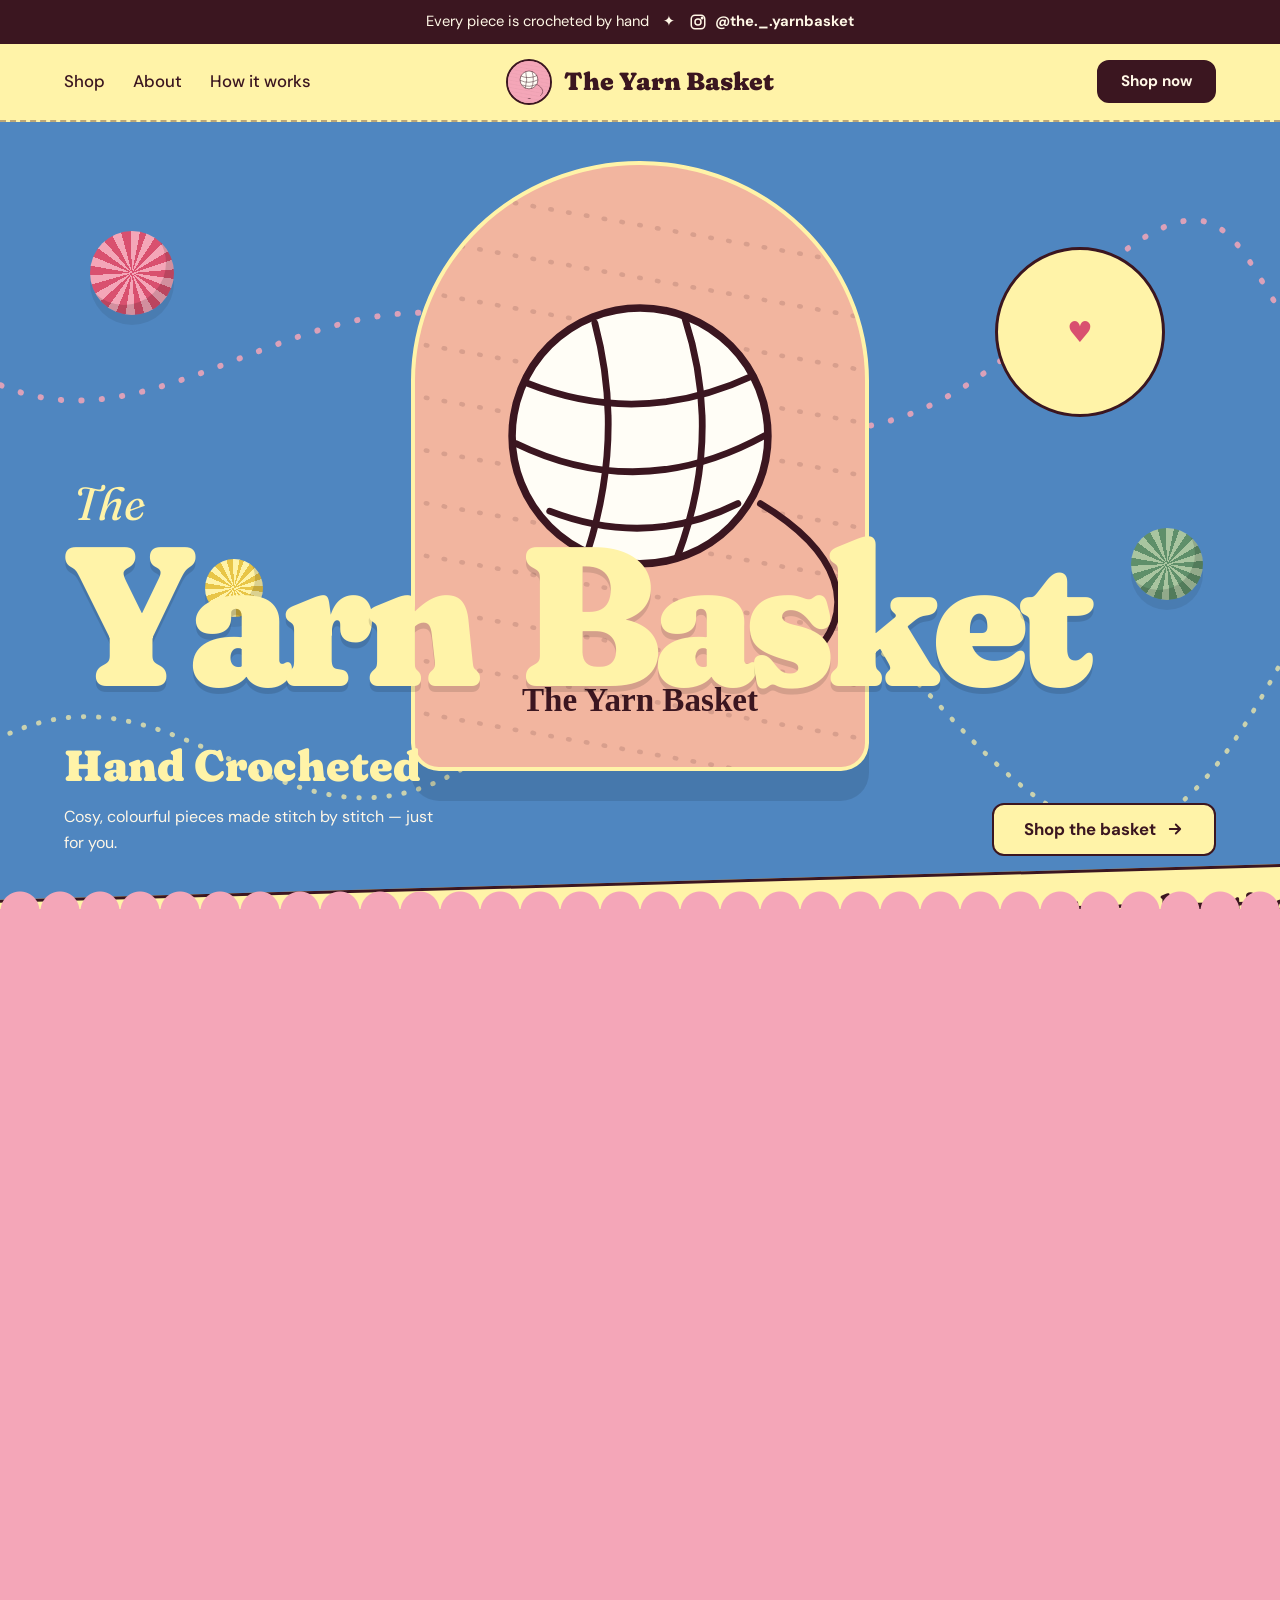
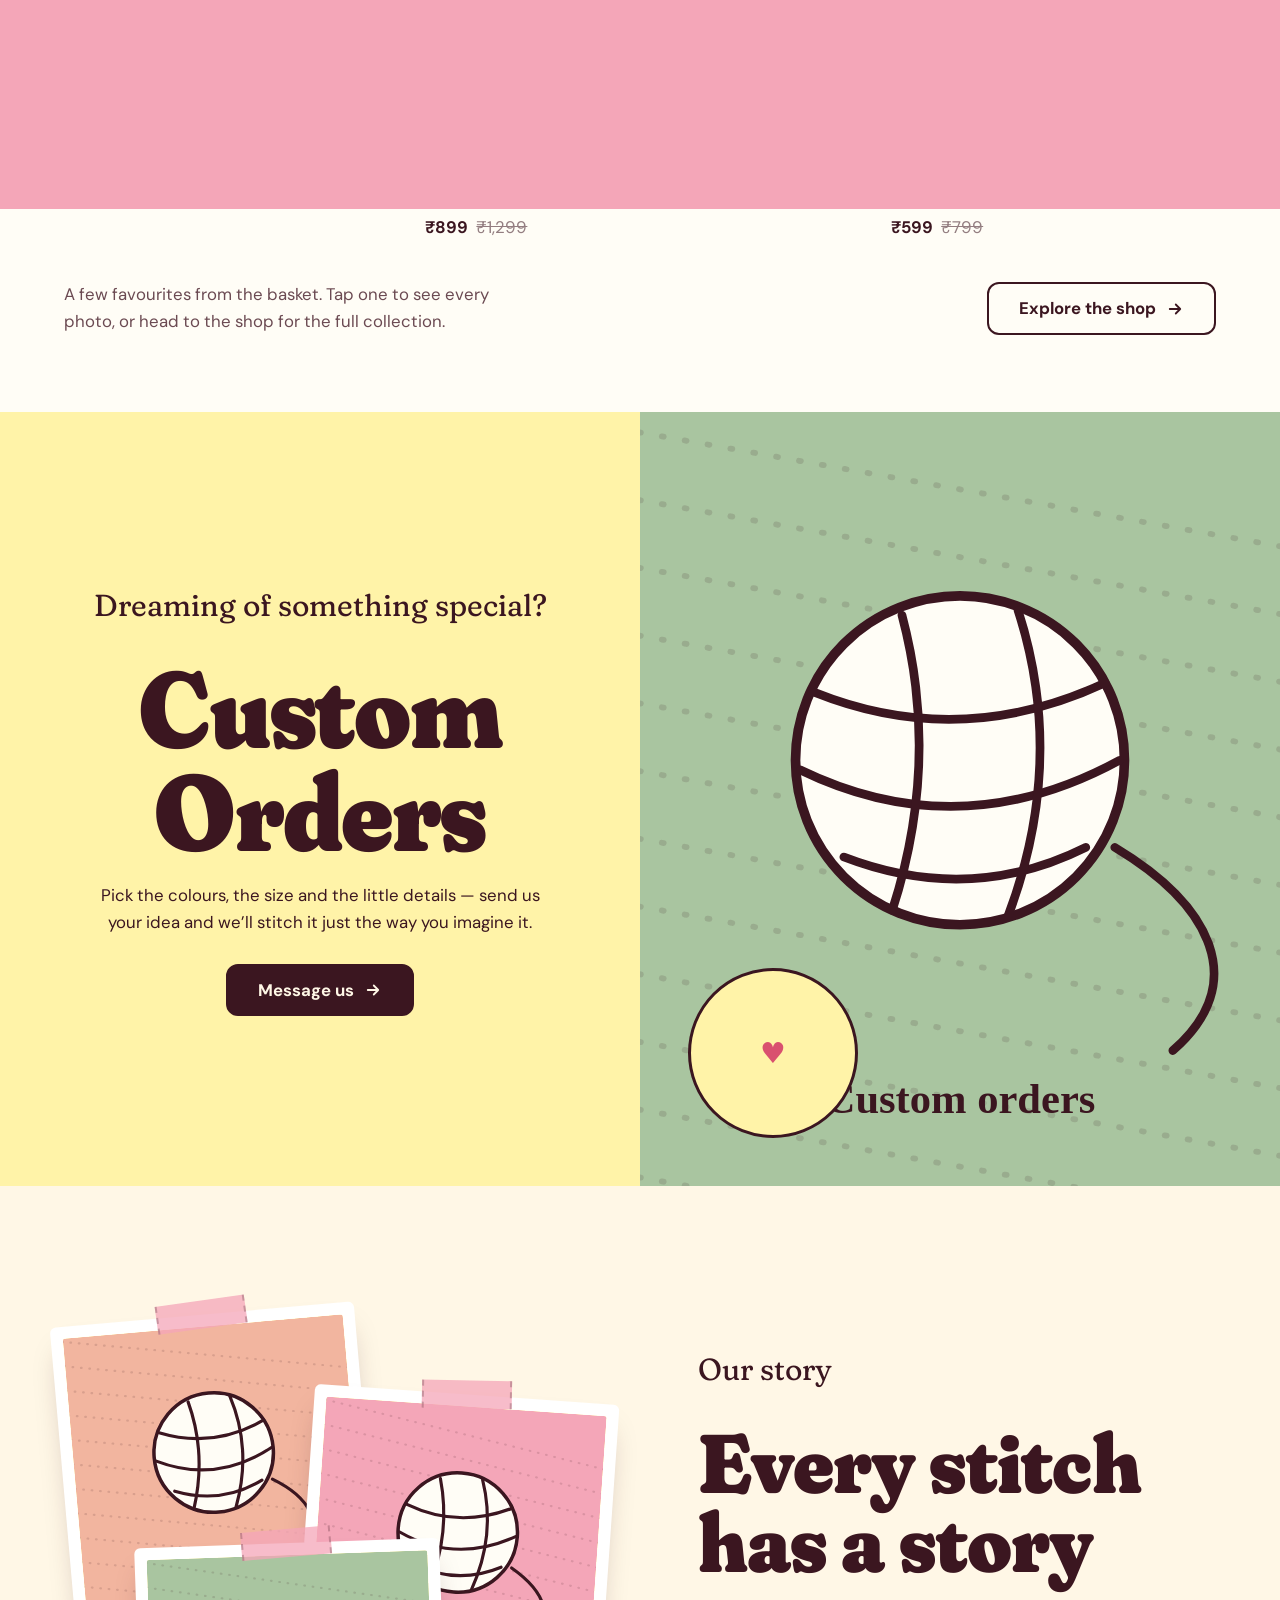
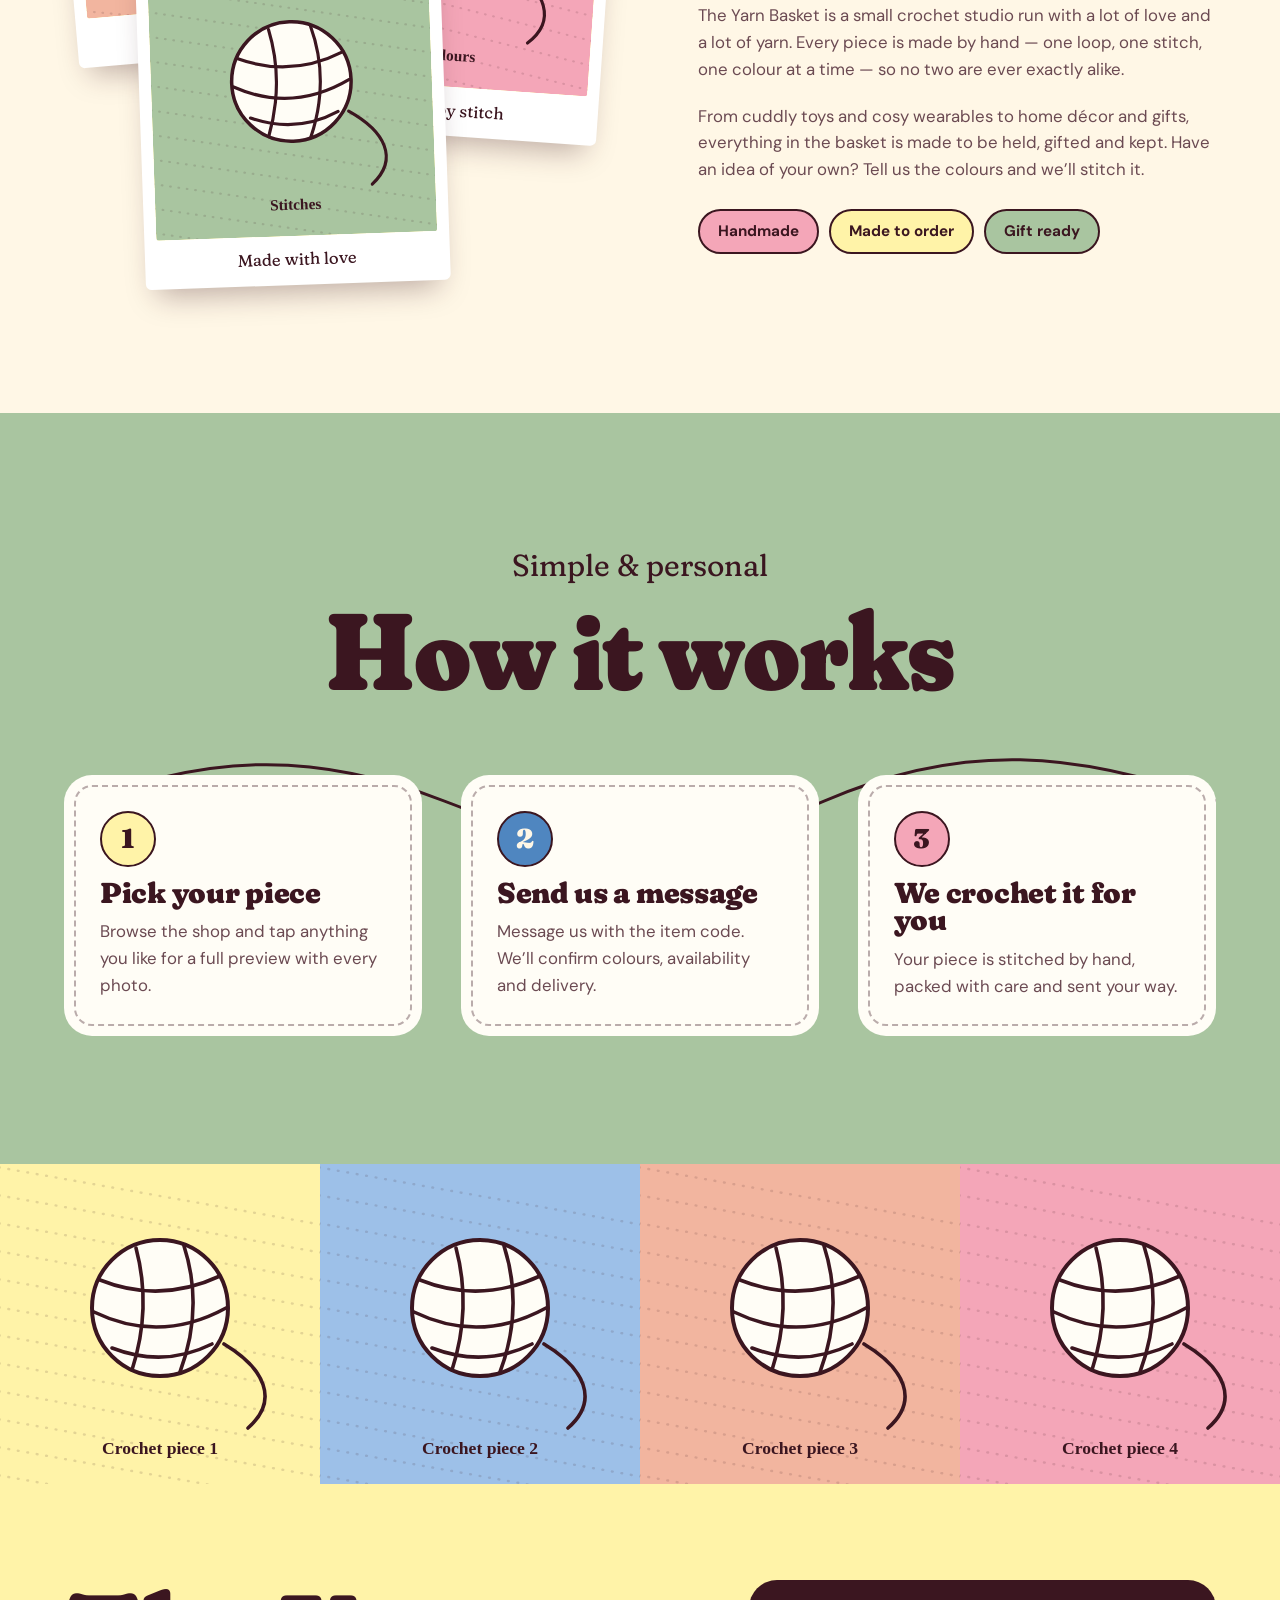
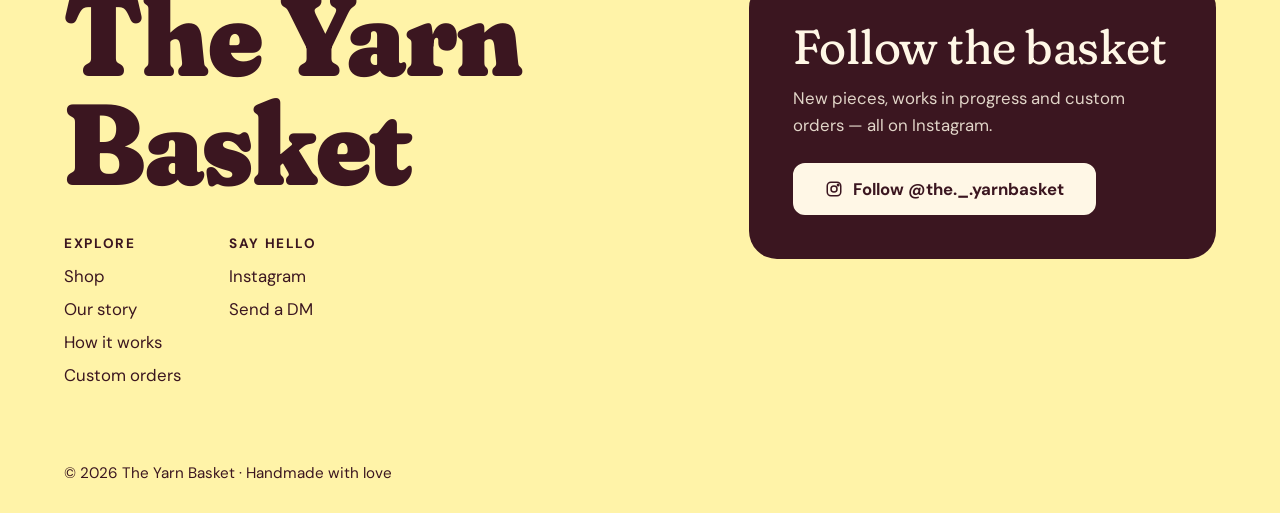
==== index.html @ b04cf932 "Rename index-3.html to index.html" ====
<!DOCTYPE html>
<html lang="en">
<head>
<meta charset="UTF-8" />
<meta name="viewport" content="width=device-width, initial-scale=1.0" />
<title>The Yarn Basket — Handmade Crochet</title>
<meta name="description" content="The Yarn Basket — handmade crochet pieces, stitched with love. Browse the shop, ask for a custom order, and follow along on Instagram." />
<meta property="og:title" content="The Yarn Basket" />
<meta property="og:description" content="Handmade crochet, stitched with love." />
<meta property="og:type" content="website" />
<link rel="icon" type="image/jpeg" href="images/logo.jpg" />

<link rel="preconnect" href="https://fonts.googleapis.com" />
<link rel="preconnect" href="https://fonts.gstatic.com" crossorigin />
<link href="https://fonts.googleapis.com/css2?family=DM+Sans:wght@400;500;700&family=Fraunces:ital,opsz,wght,SOFT,WONK@0,9..144,100..900,0..100,0..1;1,9..144,100..900,0..100,0..1&display=swap" rel="stylesheet" />
<link rel="stylesheet" href="style.css" />

<script data-intro>
  /* decide up-front which entry animation to play (prevents a flash) */
  (function () {
    var R = document.documentElement;
    if (matchMedia("(prefers-reduced-motion: reduce)").matches) return;
    R.classList.add("js-anim");
    if (sessionStorage.getItem("yb-wipe")) R.classList.add("wipe-cover");
    else if (document.currentScript.hasAttribute("data-intro")) R.classList.add("has-curtain");
  })();
</script>
</head>

<body data-page="home">

<!-- ============ ENTRY: yarn ball rolls, thread draws, curtain splits ============ -->
<div class="curtain" id="curtain" aria-hidden="true">
  <div class="curtain-half curtain-l"></div>
  <div class="curtain-half curtain-r"></div>
  <div class="curtain-core">
    <svg viewBox="0 0 800 200" fill="none">
      <path class="thread" pathLength="1" d="M20,140 C120,40 200,40 280,120 S440,200 520,110 S680,30 780,100" />
      <g>
        <circle r="17" fill="#f4a6b8" stroke="#3b1620" stroke-width="5" />
        <path d="M-12 -6 Q0 2 12 -8 M-14 4 Q0 12 14 2" stroke="#3b1620" stroke-width="3" stroke-linecap="round" />
        <animateMotion dur="1.4s" begin="0s" fill="freeze" rotate="auto" calcMode="linear"
          path="M20,140 C120,40 200,40 280,120 S440,200 520,110 S680,30 780,100" />
      </g>
    </svg>
    <p class="curtain-word">
      <span style="--i:0">T</span><span style="--i:1">h</span><span style="--i:2">e</span>&nbsp;
      <span style="--i:4">Y</span><span style="--i:5">a</span><span style="--i:6">r</span><span style="--i:7">n</span>&nbsp;
      <span style="--i:9">B</span><span style="--i:10">a</span><span style="--i:11">s</span><span style="--i:12">k</span><span style="--i:13">e</span><span style="--i:14">t</span>
    </p>
  </div>
</div>

<canvas id="trail" aria-hidden="true"></canvas>
<a class="skip-link" href="#main">Skip to content</a>

<div id="site-top"></div>

<main id="main">

  <!-- ============ HERO ============ -->
  <section class="hero" id="home">
    <svg class="hero-thread" viewBox="0 0 1440 800" preserveAspectRatio="none" aria-hidden="true">
      <path d="M-20,640 C200,520 320,790 540,650 S880,420 1060,600 S1320,770 1460,520" />
      <path d="M-20,260 C180,360 360,120 600,220 S980,380 1180,200 S1380,120 1460,220" />
    </svg>

    <span class="ball" style="--s:84px;--c1:#f4a6b8;--c2:#d9506f;left:7%;top:14%;--dl:0s" aria-hidden="true"></span>
    <span class="ball" style="--s:58px;--c1:#fff3a8;--c2:#e8c547;left:16%;top:56%;--dl:-1.5s" aria-hidden="true"></span>
    <span class="ball" style="--s:72px;--c1:#a9c5a0;--c2:#5f8f6a;right:6%;top:52%;--dl:-3s" aria-hidden="true"></span>

    <div class="hero-visual">
      <img data-img="hero" data-ph="The Yarn Basket" alt="Handmade crochet by The Yarn Basket" data-enter style="--d:300" width="720" height="960" />
    </div>

    <div class="badge hero-badge" aria-hidden="true" data-enter style="--d:1300">
      <svg viewBox="0 0 200 200"><defs><path id="ring-a" d="M100,100 m-76,0 a76,76 0 1,1 152,0 a76,76 0 1,1 -152,0" /></defs>
        <text><textPath href="#ring-a" textLength="470" lengthAdjust="spacing">handmade ✦ with love ✦ handmade ✦ with love ✦</textPath></text></svg>
    </div>

    <p class="hero-pre" data-enter style="--d:350">The</p>
    <h1 class="hero-title display" data-letters style="--d:500">Yarn Basket</h1>

    <div class="hero-foot">
      <div data-enter style="--d:1200">
        <p class="kicker">Hand Crocheted</p>
        <p class="lede">Cosy, colourful pieces made stitch by stitch — just for you.</p>
      </div>
      <a class="btn btn--butter" href="shop.html" data-enter style="--d:1350">Shop the basket
        <svg viewBox="0 0 24 24" fill="none" stroke="currentColor" stroke-width="2.4" stroke-linecap="round" stroke-linejoin="round" aria-hidden="true"><path d="M5 12h14M13 6l6 6-6 6"/></svg></a>
    </div>
  </section>

  <div class="band marquee" aria-hidden="true" data-marquee="Handmade|Crochet|Made with love|Custom orders|Stitch by stitch|Gift ready"></div>

  <!-- ============ FEATURED ============ -->
  <section class="section featured" id="featured">
    <div class="wrap center">
      <p class="kicker" data-reveal>New on the hook</p>
      <h2 class="mega" data-words>Our Creations</h2>
    </div>
    <div class="orbs-clip"><div class="orbs" id="orbs"></div></div>
    <div class="wrap foot-row">
      <p data-reveal>A few favourites from the basket. Tap one to see every photo, or head to the shop for the full collection.</p>
      <a class="btn btn--ghost" href="shop.html" data-reveal>Explore the shop
        <svg viewBox="0 0 24 24" fill="none" stroke="currentColor" stroke-width="2.4" stroke-linecap="round" stroke-linejoin="round" aria-hidden="true"><path d="M5 12h14M13 6l6 6-6 6"/></svg></a>
    </div>
  </section>

  <!-- ============ CUSTOM ORDERS ============ -->
  <section class="split" id="custom">
    <div class="split-text">
      <p class="kicker" data-reveal>Dreaming of something special?</p>
      <h2 class="mega" data-words>Custom Orders</h2>
      <p data-reveal>Pick the colours, the size and the little details — send us your idea and we’ll stitch it just the way you imagine it.</p>
      <a class="btn" href="https://ig.me/m/the._.yarnbasket" target="_blank" rel="noopener" data-reveal>Message us
        <svg viewBox="0 0 24 24" fill="none" stroke="currentColor" stroke-width="2.4" stroke-linecap="round" stroke-linejoin="round" aria-hidden="true"><path d="M5 12h14M13 6l6 6-6 6"/></svg></a>
    </div>
    <div class="split-media">
      <img data-img="custom" data-ph="Custom orders" alt="A custom crochet order" loading="lazy" />
      <div class="badge" aria-hidden="true">
        <svg viewBox="0 0 200 200"><defs><path id="ring-b" d="M100,100 m-76,0 a76,76 0 1,1 152,0 a76,76 0 1,1 -152,0" /></defs>
          <text><textPath href="#ring-b" textLength="470" lengthAdjust="spacing">made to order ✦ made to order ✦ made to order ✦</textPath></text></svg>
      </div>
    </div>
  </section>

  <!-- ============ ABOUT ============ -->
  <section class="section about" id="about">
    <div class="wrap about-grid">
      <div class="collage">
        <figure class="polaroid" data-reveal><img data-img="about-1" data-ph="Our story" alt="" loading="lazy" /><figcaption data-caption="about-1"></figcaption></figure>
        <figure class="polaroid" data-reveal><img data-img="about-2" data-ph="Colours" alt="" loading="lazy" /><figcaption data-caption="about-2"></figcaption></figure>
        <figure class="polaroid" data-reveal><img data-img="about-3" data-ph="Stitches" alt="" loading="lazy" /><figcaption data-caption="about-3"></figcaption></figure>
      </div>
      <div class="about-copy">
        <p class="kicker" data-reveal>Our story</p>
        <h2 class="mega" data-words>Every stitch has a story</h2>
        <p data-reveal>The Yarn Basket is a small crochet studio run with a lot of love and a lot of yarn. Every piece is made by hand — one loop, one stitch, one colour at a time — so no two are ever exactly alike.</p>
        <p data-reveal>From cuddly toys and cosy wearables to home décor and gifts, everything in the basket is made to be held, gifted and kept. Have an idea of your own? Tell us the colours and we’ll stitch it.</p>
        <ul class="chips" data-reveal><li>Handmade</li><li>Made to order</li><li>Gift ready</li></ul>
      </div>
    </div>
  </section>

  <!-- ============ HOW IT WORKS ============ -->
  <section class="section how" id="how">
    <div class="wrap">
      <div class="center">
        <p class="kicker" data-reveal>Simple &amp; personal</p>
        <h2 class="mega" data-words>How it works</h2>
      </div>
      <div class="steps" data-thread>
        <svg class="steps-thread" viewBox="0 0 1000 120" preserveAspectRatio="none" aria-hidden="true">
          <path pathLength="1" d="M0,70 C120,10 220,10 330,60 S540,120 660,60 S880,10 1000,60" />
        </svg>
        <article class="step" data-reveal>
          <span class="num">1</span>
          <h3>Pick your piece</h3>
          <p>Browse the shop and tap anything you like for a full preview with every photo.</p>
        </article>
        <article class="step" data-reveal>
          <span class="num">2</span>
          <h3>Send us a message</h3>
          <p>Message us with the item code. We’ll confirm colours, availability and delivery.</p>
        </article>
        <article class="step" data-reveal>
          <span class="num">3</span>
          <h3>We crochet it for you</h3>
          <p>Your piece is stitched by hand, packed with care and sent your way.</p>
        </article>
      </div>
    </div>
  </section>

  <!-- ============ GALLERY (built from imagined.json: every id that starts with "gallery") ============ -->
  <section class="gallery" id="gallery" aria-label="From our Instagram" hidden></section>

</main>

<div id="site-foot"></div>

<script src="script.js"></script>
</body>
</html>
---- style.css ----
/* =====================================================================
   THE YARN BASKET — shared stylesheet
   1 Tokens · 2 Base · 3 Chrome (bar/nav/footer) · 4 Components
   5 Home sections · 6 Shop · 7 Preview modal · 8 Motion · 9 Responsive
   ===================================================================== */

/* ---------- 1. TOKENS ---------- */
:root {
  --cream: #fff7e6;
  --paper: #fffdf6;
  --butter: #fff3a8;
  --sky: #4f86c0;
  --sky-deep: #2f5f95;
  --rose: #f4a6b8;
  --berry: #d9506f;
  --sage: #a9c5a0;
  --terra: #e07a5f;
  --ink: #3b1620;
  --ink-soft: #6b4a52;

  --display: "Fraunces", Georgia, serif;
  --body: "DM Sans", system-ui, sans-serif;

  --pad-x: clamp(20px, 5vw, 64px);
  --pad-y: clamp(72px, 10vw, 140px);
  --ease: cubic-bezier(.2, .8, .2, 1);
  --radius: 28px;
  --stitch: 2px dashed rgba(59, 22, 32, .35);
}

/* ---------- 2. BASE ---------- */
*, *::before, *::after { box-sizing: border-box; }
html { scroll-behavior: smooth; scroll-padding-top: 90px; }
body {
  margin: 0; background: var(--cream); color: var(--ink);
  font-family: var(--body); font-size: 1.05rem; line-height: 1.6;
  -webkit-font-smoothing: antialiased; overflow-x: hidden;
}
img, svg { display: block; max-width: 100%; }
h1, h2, h3, p, ul { margin: 0; }
ul { padding: 0; list-style: none; }
a { color: inherit; text-decoration: none; }
button { font: inherit; color: inherit; background: none; border: 0; padding: 0; cursor: pointer; }
:focus-visible { outline: 3px solid var(--berry); outline-offset: 3px; }

h1, h2, h3, .display { font-family: var(--display); font-weight: 900; font-variation-settings: "SOFT" 100, "WONK" 1; line-height: .95; letter-spacing: -.01em; }
.mega { font-size: clamp(2.8rem, 8.5vw, 7rem); }
.kicker { font-family: var(--display); font-weight: 400; font-variation-settings: "SOFT" 100, "WONK" 0; font-size: clamp(1.25rem, 2.4vw, 1.9rem); margin-bottom: 10px; }
.lede { max-width: 46ch; }
.center { text-align: center; }
.wrap { max-width: 1240px; margin-inline: auto; }
.section { padding: var(--pad-y) var(--pad-x); position: relative; }

.skip-link { position: absolute; left: 16px; top: -80px; z-index: 900; background: var(--ink); color: var(--cream); padding: 10px 18px; border-radius: 10px; }
.skip-link:focus { top: 16px; }

/* ---------- 3. CHROME ---------- */
.topbar {
  background: var(--ink); color: var(--cream);
  display: flex; align-items: center; justify-content: center; gap: 14px; flex-wrap: wrap;
  padding: 10px 16px; font-size: .92rem; text-align: center;
}
.topbar a { display: inline-flex; align-items: center; gap: 8px; font-weight: 700; }
.topbar a:hover { color: var(--butter); }
.topbar svg { width: 18px; height: 18px; }

.nav { position: sticky; top: 0; z-index: 60; background: var(--butter); border-bottom: var(--stitch); }
.nav-inner { display: grid; grid-template-columns: 1fr auto 1fr; align-items: center; gap: 16px; height: 76px; padding-inline: var(--pad-x); max-width: 1500px; margin-inline: auto; }
.nav-left { display: flex; align-items: center; gap: 28px; }
.nav-links { display: flex; gap: 28px; }
.nav-links a, .menu a { font-weight: 500; position: relative; padding: 4px 0; }
.nav-links a::after { content: ""; position: absolute; left: 0; right: 0; bottom: -2px; height: 2px; background: var(--ink); transform: scaleX(0); transform-origin: left; transition: transform .3s var(--ease); }
.nav-links a:hover::after, .nav-links a[aria-current="page"]::after { transform: scaleX(1); }
.brand { display: inline-flex; align-items: center; gap: 12px; font-family: var(--display); font-weight: 900; font-variation-settings: "SOFT" 100, "WONK" 1; font-size: 1.55rem; line-height: 1; white-space: nowrap; }
.brand-logo { width: 46px; height: 46px; border-radius: 50%; object-fit: cover; border: 2px solid var(--ink); background: var(--rose); transition: rotate .6s var(--ease); }
.brand:hover .brand-logo { rotate: 360deg; }
.nav-right { display: flex; justify-content: flex-end; }

.burger { display: none; width: 46px; height: 46px; border-radius: 50%; border: 2px solid var(--ink); background: var(--cream); flex-direction: column; align-items: center; justify-content: center; gap: 6px; }
.burger span { width: 20px; height: 2.5px; background: var(--ink); border-radius: 2px; transition: transform .25s var(--ease); }
.burger[aria-expanded="true"] span:first-child { transform: translateY(4.25px) rotate(45deg); }
.burger[aria-expanded="true"] span:last-child { transform: translateY(-4.25px) rotate(-45deg); }
.menu { display: none; flex-direction: column; padding: 8px var(--pad-x) 20px; gap: 4px; background: var(--butter); }
.menu.open { display: flex; }
.menu a { padding: 12px 4px; font-family: var(--display); font-weight: 900; font-size: 1.5rem; border-bottom: var(--stitch); }

.footer { background: var(--butter); padding: clamp(56px, 8vw, 96px) var(--pad-x) 28px; position: relative; overflow: hidden; }
.footer-grid { display: grid; grid-template-columns: 1.3fr 1fr; gap: clamp(32px, 6vw, 80px); align-items: start; max-width: 1240px; margin-inline: auto; }
.footer-word { font-size: clamp(3rem, 9vw, 7.5rem); margin-bottom: 40px; }
.footer-cols { display: grid; grid-template-columns: repeat(3, auto); gap: 32px 48px; justify-content: start; }
.footer-cols h3 { font-family: var(--body); font-weight: 700; font-size: .85rem; letter-spacing: .12em; text-transform: uppercase; margin-bottom: 12px; font-variation-settings: normal; }
.footer-cols li + li { margin-top: 6px; }
.footer-cols a:hover { text-decoration: underline; text-underline-offset: 4px; }
.follow-card { background: var(--ink); color: var(--cream); border-radius: var(--radius); padding: clamp(28px, 4vw, 44px); display: flex; flex-direction: column; gap: 16px; align-items: flex-start; }
.follow-card h3 { font-size: clamp(2rem, 4vw, 3rem); font-weight: 400; font-variation-settings: "SOFT" 100, "WONK" 0; }
.follow-card p { opacity: .85; }
.follow-actions { display: flex; flex-wrap: wrap; gap: 12px; margin-top: 8px; }
.footer-bottom { max-width: 1240px; margin: clamp(40px, 6vw, 72px) auto 0; font-size: .95rem; }

/* ---------- 4. COMPONENTS ---------- */
.btn {
  display: inline-flex; align-items: center; justify-content: center; gap: 10px;
  padding: 15px 30px; border-radius: 12px;
  background: var(--ink); color: var(--cream); font-weight: 700; line-height: 1.1; white-space: nowrap;
  border: 2px solid var(--ink);
  transition: transform .25s var(--ease), background .25s, color .25s, box-shadow .25s;
}
.btn:hover { transform: translateY(-3px); box-shadow: 0 8px 0 rgba(59, 22, 32, .18); }
.btn svg { width: 18px; height: 18px; transition: transform .25s var(--ease); }
.btn:hover svg { transform: translateX(4px); }
.btn--sm { padding: 11px 22px; font-size: .95rem; }
.btn--butter { background: var(--butter); color: var(--ink); }
.btn--ghost { background: transparent; color: var(--ink); }
.btn--ghost:hover { background: var(--ink); color: var(--cream); }
.btn--light { background: var(--cream); color: var(--ink); border-color: var(--cream); }
.btn--wa { background: #1f9d55; border-color: #1f9d55; color: #fff; }

.tag { display: inline-block; padding: 4px 14px; border-radius: 999px; background: var(--rose); border: 2px solid var(--ink); color: var(--ink); font-size: .82rem; font-weight: 700; }

/* rotating text badge */
.badge { position: absolute; width: clamp(110px, 14vw, 170px); aspect-ratio: 1; z-index: 4; }
.badge svg { width: 100%; height: 100%; animation: spin 18s linear infinite; }
.badge text { font-family: var(--display); font-weight: 900; font-size: 17px; fill: var(--ink); }
.badge::before { content: ""; position: absolute; inset: 0; border-radius: 50%; background: var(--butter); border: 3px solid var(--ink); }
.badge::after { content: "♥"; position: absolute; inset: 0; display: grid; place-items: center; font-size: 1.8rem; color: var(--berry); }

/* yarn balls */
.ball {
  position: absolute; width: var(--s, 70px); aspect-ratio: 1; border-radius: 50%; z-index: 1;
  background: repeating-conic-gradient(from 20deg, var(--c1) 0 13deg, var(--c2) 13deg 26deg);
  box-shadow: inset -8px -10px 0 rgba(0, 0, 0, .14), 0 10px 0 rgba(0, 0, 0, .08);
  animation: bob 5s ease-in-out infinite alternate;
  animation-delay: var(--dl, 0s);
}

.marquee { overflow: hidden; white-space: nowrap; }
.marquee-track { display: inline-flex; align-items: center; animation: scroll 36s linear infinite; }
.marquee-track span { font-family: var(--display); font-weight: 900; font-variation-settings: "SOFT" 100, "WONK" 1; font-size: clamp(1.4rem, 3vw, 2.2rem); padding-inline: .5em; }
.marquee-track i { font-style: normal; color: var(--berry); }

img[data-img], .pmedia img, .orb img { background: var(--butter); }

/* ---------- 5. HOME ---------- */
.curtain { position: fixed; inset: 0; z-index: 700; pointer-events: none; display: none; }
.has-curtain .curtain { display: block; }
.curtain-half { position: absolute; top: 0; bottom: 0; width: 50.2%; animation: split 1s cubic-bezier(.7, 0, .2, 1) 1.75s forwards; }
.curtain-l { left: 0; background: var(--butter); --to: -102%; border-right: 3px dashed var(--ink); }
.curtain-r { right: 0; background: var(--rose); --to: 102%; }
.curtain-core { position: absolute; inset: 0; display: grid; place-items: center; align-content: center; gap: 8px; animation: coreOut .45s ease 1.4s forwards; }
.curtain-core svg { width: min(760px, 88vw); height: auto; overflow: visible; }
.curtain-core .thread { fill: none; stroke: var(--ink); stroke-width: 6; stroke-linecap: round; stroke-dasharray: 1; stroke-dashoffset: 1; animation: draw 1.4s linear forwards; }
.curtain-word { font-family: var(--display); font-weight: 900; font-variation-settings: "SOFT" 100, "WONK" 1; font-size: clamp(2.4rem, 8vw, 5.5rem); line-height: 1; text-align: center; color: var(--ink); }
.curtain-word span { display: inline-block; opacity: 0; animation: letterDrop .8s var(--ease) forwards; animation-delay: calc(.25s + var(--i) * 50ms); }

.hero {
  position: relative; background: var(--sky); color: var(--butter); overflow: hidden;
  min-height: clamp(600px, calc(100svh - 118px), 940px);
  display: grid; align-content: end; padding: 0 var(--pad-x) clamp(28px, 4vw, 48px);
}
.hero-thread { position: absolute; inset: 0; width: 100%; height: 100%; z-index: 1; pointer-events: none; }
.hero-thread path { fill: none; stroke: var(--butter); stroke-width: 5; stroke-linecap: round; stroke-dasharray: 1 16; opacity: .7; animation: flow 22s linear infinite; }
.hero-thread path + path { stroke: var(--rose); stroke-width: 6; stroke-dasharray: 1 22; opacity: .85; animation-duration: 30s; animation-direction: reverse; }
.hero-visual { position: absolute; left: 0; right: 0; top: 5%; height: 78%; display: flex; justify-content: center; translate: 0 calc(var(--hp, 0) * 70px); z-index: 2; pointer-events: none; }
.hero-visual img { height: 100%; width: auto; aspect-ratio: 3 / 4; max-width: 90vw; object-fit: cover; border-radius: 50% 50% 28px 28px / 36% 36% 28px 28px; border: 4px solid var(--butter); box-shadow: 0 30px 0 rgba(0, 0, 0, .1); }
.hero-badge { right: clamp(16px, 9vw, 160px); top: 16%; }
.hero-pre { position: relative; z-index: 3; font-family: var(--display); font-style: italic; font-weight: 400; font-size: clamp(1.4rem, 3.6vw, 3rem); margin-bottom: -.1em; padding-left: .2em; }
.hero-title { position: relative; z-index: 3; font-size: clamp(4.6rem, 15.5vw, 17rem); line-height: .8; letter-spacing: -.035em; color: var(--butter); white-space: nowrap; translate: 0 calc(var(--hp, 0) * -50px); text-shadow: 0 .03em 0 rgba(0, 0, 0, .12); }
.hero-title .word { display: inline-block; }
.hero-title .word + .word { margin-left: .22em; }
.hero-foot { position: relative; z-index: 3; display: flex; justify-content: space-between; align-items: flex-end; gap: 24px; margin-top: clamp(20px, 3vw, 36px); }
.hero-foot .kicker { font-weight: 900; font-size: clamp(1.6rem, 3.4vw, 2.8rem); margin-bottom: 4px; font-variation-settings: "SOFT" 100, "WONK" 1; }
.hero-foot .lede { max-width: 34ch; color: var(--cream); font-size: 1rem; }

.band { position: relative; z-index: 5; background: var(--butter); color: var(--ink); border-block: 3px solid var(--ink); padding: 10px 0; margin: -22px -3vw 0; rotate: -1.6deg; }

.featured { background: var(--paper); overflow: hidden; padding-bottom: clamp(48px, 6vw, 80px); }
.orbs-clip { margin-top: clamp(36px, 6vw, 80px); overflow: hidden; padding: 24px var(--pad-x) 40px; }
.orbs { display: flex; gap: clamp(28px, 5vw, 72px); width: max-content; translate: calc((var(--sp, .5) - .5) * -300px) 0; }
.orb { flex: 0 0 clamp(230px, 31vw, 440px); display: flex; flex-direction: column; gap: 18px; align-items: center; text-align: center; }
.orb-img { position: relative; width: 100%; aspect-ratio: 1; border-radius: 50%; transition: transform .6s var(--ease); }
.orb-img img { width: 100%; height: 100%; object-fit: cover; border-radius: 50%; box-shadow: 0 34px 40px -22px rgba(59, 22, 32, .45); }
.orb-img::after { content: ""; position: absolute; inset: -12px; border-radius: 50%; border: 3px dashed var(--ink); opacity: .3; transition: rotate 1.2s var(--ease), opacity .3s; }
.orb:hover .orb-img { transform: scale(1.04); }
.orb:hover .orb-img::after { rotate: 90deg; opacity: .7; }
.orb-name { font-family: var(--display); font-weight: 900; font-variation-settings: "SOFT" 100, "WONK" 1; font-size: 1.6rem; line-height: 1.05; }
.orb-price b { font-weight: 700; }
.orb-price s { opacity: .55; margin-left: 8px; }
.foot-row { display: flex; justify-content: space-between; align-items: flex-end; gap: 24px; }
.foot-row p { max-width: 38ch; color: var(--ink-soft); }

.split { display: grid; grid-template-columns: 1fr 1fr; min-height: min(86svh, 780px); position: relative; }
.split-text { background: var(--butter); display: flex; flex-direction: column; align-items: center; justify-content: center; text-align: center; gap: 18px; padding: var(--pad-y) var(--pad-x); }
.split-text p:not(.kicker) { max-width: 38ch; }
.split-text .btn { margin-top: 10px; }
.split-media { position: relative; background: var(--sky); overflow: hidden; }
.split-media > img { width: 100%; height: 100%; object-fit: cover; position: absolute; inset: 0; }
.split-media .badge { left: clamp(16px, 4vw, 48px); bottom: clamp(16px, 4vw, 48px); }

.about { background: var(--cream); }
.about-grid { display: grid; grid-template-columns: 1.05fr 1fr; gap: clamp(40px, 7vw, 100px); align-items: center; }
.collage { position: relative; aspect-ratio: 1 / 1.05; }
.polaroid { position: absolute; width: 56%; margin: 0; background: #fff; padding: 12px 12px 8px; border-radius: 6px; box-shadow: 0 18px 30px -12px rgba(59, 22, 32, .35); transition: transform .5s var(--ease); }
.polaroid::before { content: ""; position: absolute; top: -14px; left: 50%; width: 90px; height: 28px; translate: -50% 0; rotate: -3deg; background: rgba(244, 166, 184, .75); border-inline: 2px dashed rgba(59, 22, 32, .25); }
.polaroid img { width: 100%; aspect-ratio: 1; object-fit: cover; border-radius: 3px; }
.polaroid figcaption { font-family: var(--display); font-weight: 400; font-variation-settings: "SOFT" 100, "WONK" 1; font-size: 1.05rem; text-align: center; padding: 10px 4px 4px; }
.polaroid:nth-child(1) { left: 0; top: 0; transform: rotate(-5deg); z-index: 1; }
.polaroid:nth-child(2) { right: 0; top: 14%; transform: rotate(4deg); z-index: 2; }
.polaroid:nth-child(3) { left: 14%; bottom: 0; transform: rotate(-2deg); z-index: 3; }
.polaroid:hover { transform: rotate(0deg) scale(1.05); z-index: 5; }
.about-copy { display: flex; flex-direction: column; gap: 20px; }
.about-copy .mega { font-size: clamp(2.6rem, 6.5vw, 5.2rem); }
.about-copy p:not(.kicker) { color: var(--ink-soft); max-width: 50ch; }
.chips { display: flex; flex-wrap: wrap; gap: 10px; margin-top: 6px; }
.chips li { padding: 8px 18px; border-radius: 999px; border: 2px solid var(--ink); font-weight: 700; font-size: .95rem; }
.chips li:nth-child(1) { background: var(--rose); }
.chips li:nth-child(2) { background: var(--butter); }
.chips li:nth-child(3) { background: var(--sage); }

.how { background: var(--sage); }
.steps { position: relative; display: grid; grid-template-columns: repeat(3, 1fr); gap: clamp(20px, 3vw, 40px); margin-top: clamp(40px, 6vw, 72px); }
.steps-thread { position: absolute; left: 0; right: 0; top: -34px; width: 100%; height: 120px; z-index: 0; pointer-events: none; }
.steps-thread path { fill: none; stroke: var(--ink); stroke-width: 3; stroke-linecap: round; stroke-dasharray: 1; stroke-dashoffset: 1; transition: stroke-dashoffset 2.2s ease; }
.steps.in .steps-thread path { stroke-dashoffset: 0; }
.step { position: relative; z-index: 1; background: var(--paper); border-radius: var(--radius); padding: clamp(24px, 3vw, 36px); display: flex; flex-direction: column; gap: 12px; outline: var(--stitch); outline-offset: -12px; }
.step .num { width: 56px; height: 56px; display: grid; place-items: center; border-radius: 50%; background: var(--rose); border: 2px solid var(--ink); font-family: var(--display); font-weight: 900; font-size: 1.7rem; }
.step:nth-child(2) .num { background: var(--butter); }
.step:nth-child(3) .num { background: var(--sky); color: var(--cream); }
.step h3 { font-size: 1.8rem; }
.step p { color: var(--ink-soft); }

.gallery { display: grid; grid-template-columns: repeat(var(--n, 4), 1fr); position: relative; background: var(--ink); }
.gallery a { position: relative; display: block; aspect-ratio: 1; overflow: hidden; }
.gallery img { width: 100%; height: 100%; object-fit: cover; transition: transform .8s var(--ease); }
.gallery a:hover img { transform: scale(1.1) rotate(1.5deg); }
.gallery a::after { content: "@the._.yarnbasket"; position: absolute; inset: auto 0 0 0; padding: 22px 14px 12px; background: linear-gradient(transparent, rgba(59, 22, 32, .75)); color: var(--cream); font-weight: 700; opacity: 0; transition: opacity .3s; }
.gallery a:hover::after { opacity: 1; }

/* ---------- 6. SHOP ---------- */
.shop-hero { position: relative; background: var(--rose); overflow: hidden; text-align: center; padding: clamp(56px, 8vw, 110px) var(--pad-x) clamp(48px, 7vw, 90px); }
.shop-hero .mega { font-size: clamp(3.4rem, 13vw, 11rem); color: var(--ink); position: relative; z-index: 2; }
.shop-hero .kicker, .shop-hero .lede { position: relative; z-index: 2; margin-inline: auto; }
.shop-hero .lede { margin-top: 18px; }
.shop-wrap { background: var(--paper); padding: clamp(40px, 6vw, 80px) var(--pad-x) var(--pad-y); }
.pgrid { display: grid; grid-template-columns: repeat(auto-fill, minmax(min(100%, 290px), 1fr)); gap: clamp(20px, 3vw, 36px); max-width: 1320px; margin-inline: auto; }
.pcard { display: flex; flex-direction: column; text-align: left; background: var(--cream); border-radius: var(--radius); overflow: hidden; border: 2px solid var(--ink); transform: perspective(900px) rotateX(var(--rx, 0deg)) rotateY(var(--ry, 0deg)); transition: transform .25s ease, box-shadow .3s; box-shadow: 6px 6px 0 var(--ink); }
.pcard:hover { box-shadow: 10px 10px 0 var(--ink); }
.pmedia { position: relative; display: block; aspect-ratio: 1; overflow: hidden; border-bottom: 2px solid var(--ink); }
.pmedia img { position: absolute; inset: 0; width: 100%; height: 100%; object-fit: cover; transition: opacity .6s ease, transform 1s var(--ease); }
.pmedia .p2 { opacity: 0; }
.pcard:hover .p2 { opacity: 1; }
.pcard:hover .pmedia img { transform: scale(1.06); }
.pbadge, .pdisc, .psold { position: absolute; top: 14px; z-index: 2; padding: 4px 12px; border-radius: 999px; font-size: .8rem; font-weight: 700; border: 2px solid var(--ink); }
.pbadge { left: 14px; background: var(--butter); }
.pdisc { right: 14px; background: var(--berry); color: #fff; }
.psold { left: 14px; background: var(--ink); color: var(--cream); }
.pbody { display: flex; flex-direction: column; gap: 6px; padding: 18px 20px 22px; }
.pname { font-family: var(--display); font-weight: 900; font-variation-settings: "SOFT" 100, "WONK" 1; font-size: 1.4rem; line-height: 1.05; }
.pprice { display: flex; align-items: baseline; gap: 10px; }
.pprice b { font-size: 1.2rem; }
.pprice s { opacity: .55; }
.shop-msg { max-width: 56ch; margin: 40px auto; text-align: center; font-size: 1.1rem; }

/* ---------- 7. PREVIEW MODAL ---------- */
.modal { position: fixed; inset: 0; z-index: 800; display: grid; place-items: center; padding: 20px; visibility: hidden; }
.modal.open { visibility: visible; }
.modal-backdrop { position: absolute; inset: 0; background: rgba(59, 22, 32, .66); backdrop-filter: blur(8px); opacity: 0; transition: opacity .4s ease; }
.modal.open .modal-backdrop { opacity: 1; }
.modal-panel {
  position: relative; width: min(1120px, 100%); max-height: calc(100svh - 40px);
  display: grid; grid-template-columns: 1.1fr .9fr; overflow: hidden;
  background: var(--cream); border: 3px solid var(--ink); border-radius: 32px; box-shadow: 12px 12px 0 var(--ink);
  opacity: 0; translate: 0 60px; scale: .92; rotate: 1.5deg;
  transition: opacity .35s ease, translate .6s var(--ease), scale .6s var(--ease), rotate .6s var(--ease);
}
.modal.open .modal-panel { opacity: 1; translate: 0 0; scale: 1; rotate: 0deg; }
.modal-close { position: absolute; top: 16px; right: 16px; z-index: 12; width: 46px; height: 46px; border-radius: 50%; background: var(--cream); border: 2px solid var(--ink); display: grid; place-items: center; transition: rotate .3s var(--ease), background .2s; }
.modal-close:hover { rotate: 90deg; background: var(--rose); }
.modal-close svg { width: 20px; height: 20px; }

.gal { position: relative; background: var(--butter); min-height: 440px; border-right: 3px solid var(--ink); }
.bars { position: absolute; top: 14px; left: 14px; right: 14px; z-index: 6; display: flex; gap: 6px; }
.bar { flex: 1; height: 5px; border-radius: 3px; background: rgba(255, 255, 255, .55); overflow: hidden; border: 1px solid rgba(59, 22, 32, .35); }
.bar i { display: block; height: 100%; width: 0; background: var(--ink); }
.bar.done i { width: 100%; }
.stage { position: absolute; inset: 0; overflow: hidden; }
.slide { position: absolute; inset: 0; opacity: 0; transition: opacity .5s ease; }
.slide img { width: 100%; height: 100%; object-fit: cover; }
.slide.active { opacity: 1; z-index: 1; }
.slide.active img { animation: kb var(--dur, 1800ms) linear forwards; }
.zone { position: absolute; top: 0; bottom: 0; width: 38%; z-index: 4; }
.zone-prev { left: 0; } .zone-next { right: 0; }
.arrow { position: absolute; top: 50%; translate: 0 -50%; z-index: 8; width: 46px; height: 46px; border-radius: 50%; background: var(--cream); border: 2px solid var(--ink); display: grid; place-items: center; transition: transform .2s var(--ease), background .2s; }
.arrow:hover { background: var(--rose); transform: scale(1.1); }
.arrow svg { width: 20px; height: 20px; }
.arrow-prev { left: 14px; } .arrow-next { right: 14px; }
.thumbs { position: absolute; left: 14px; right: 14px; bottom: 14px; z-index: 8; display: flex; gap: 8px; justify-content: center; }
.thumb { width: 54px; height: 54px; border-radius: 12px; overflow: hidden; border: 2px solid var(--cream); opacity: .75; transition: transform .25s var(--ease), opacity .2s, border-color .2s; }
.thumb img { width: 100%; height: 100%; object-fit: cover; }
.thumb:hover { transform: translateY(-4px); opacity: 1; }
.thumb.active { border-color: var(--ink); opacity: 1; transform: translateY(-4px); }

.info { padding: clamp(28px, 3.5vw, 48px); display: flex; flex-direction: column; gap: 14px; overflow-y: auto; }
.info-top { display: flex; gap: 8px; flex-wrap: wrap; padding-right: 54px; }
.info .tag--butter { background: var(--butter); }
.info h2 { font-size: clamp(2rem, 3.6vw, 3rem); }
.code { font-size: .9rem; color: var(--ink-soft); }
.price { display: flex; align-items: baseline; gap: 12px; flex-wrap: wrap; }
.price b { font-family: var(--display); font-weight: 900; font-size: 2.4rem; line-height: 1; }
.price s { font-size: 1.2rem; opacity: .55; }
.save { background: var(--berry); color: #fff; padding: 3px 12px; border-radius: 999px; font-size: .85rem; font-weight: 700; border: 2px solid var(--ink); }
.desc { color: var(--ink-soft); }
.details { display: grid; gap: 8px; }
.details li { position: relative; padding-left: 28px; }
.details li::before { content: "✦"; position: absolute; left: 0; color: var(--berry); }
.cta { display: grid; gap: 10px; margin-top: 6px; }
.cta .btn { width: 100%; }
.fine { font-size: .88rem; color: var(--ink-soft); }
body.modal-open { overflow: hidden; }

/* ---------- 8. MOTION ---------- */
.wipe { position: fixed; inset: 0; z-index: 950; pointer-events: none; background: var(--rose); translate: 0 101%; }
.wipe::before { content: ""; position: absolute; left: 0; right: 0; top: -28px; height: 30px; background: radial-gradient(circle at 20px 30px, var(--rose) 19px, transparent 20px) 0 0 / 40px 30px repeat-x; }
.is-leaving .wipe { translate: 0 0; transition: translate .6s var(--ease); }
.wipe-cover .wipe { translate: 0 0; transition: none; }
.wipe-out .wipe { translate: 0 -101%; transition: translate .85s cubic-bezier(.7, 0, .2, 1); }

.has-curtain { overflow: hidden; }
.has-curtain.is-ready { overflow: auto; }

.js-anim [data-enter] { opacity: 0; }
.is-ready [data-enter] { animation: enterUp 1s var(--ease) both; animation-delay: calc(var(--d, 0) * 1ms); }
.js-anim .ch { display: inline-block; opacity: 0; }
.is-ready .ch { animation: letterDrop .95s var(--ease) both; animation-delay: calc(var(--d, 0) * 1ms + var(--i) * 55ms); }

.js-anim .reveal { opacity: 0; translate: 0 56px; rotate: calc(var(--dir, 1) * 3deg); scale: .95; transition: opacity .7s ease calc(var(--i, 0) * 80ms), translate .9s var(--ease) calc(var(--i, 0) * 80ms), rotate .9s var(--ease) calc(var(--i, 0) * 80ms), scale .9s var(--ease) calc(var(--i, 0) * 80ms), transform .25s ease 0s, box-shadow .3s; }
.js-anim .reveal.in { opacity: 1; translate: 0 0; rotate: 0deg; scale: 1; }
.js-anim .split-words .w { display: inline-block; overflow: hidden; vertical-align: bottom; padding: .04em .06em .14em; margin: -.04em -.06em -.14em; }
.js-anim .split-words .w > span { display: inline-block; translate: 0 115%; rotate: 6deg; transition: translate .9s var(--ease) calc(var(--i) * 70ms), rotate .9s var(--ease) calc(var(--i) * 70ms); }
.js-anim .split-words.in .w > span { translate: 0 0; rotate: 0deg; }

#trail { position: fixed; inset: 0; width: 100%; height: 100%; pointer-events: none; z-index: 990; }
.cursor { position: fixed; left: 0; top: 0; z-index: 995; pointer-events: none; display: none; }
.has-cursor .cursor { display: block; }
.has-cursor, .has-cursor * { cursor: none !important; }
.cursor-dot { position: absolute; width: 10px; height: 10px; margin: -5px 0 0 -5px; border-radius: 50%; background: var(--ink); }
.cursor-ring { position: absolute; width: 38px; height: 38px; margin: -19px 0 0 -19px; border-radius: 50%; border: 2px dashed var(--ink); display: grid; place-items: center; font-size: 0; font-weight: 700; color: var(--cream); transition: width .3s var(--ease), height .3s var(--ease), margin .3s var(--ease), background .3s, font-size .2s; background: rgba(244, 166, 184, .35); }
.cursor.is-link .cursor-ring { width: 64px; height: 64px; margin: -32px 0 0 -32px; background: rgba(244, 166, 184, .55); }
.cursor.is-view .cursor-ring { width: 96px; height: 96px; margin: -48px 0 0 -48px; background: var(--ink); border-style: solid; font-size: .95rem; }
.cursor.is-view .cursor-dot { opacity: 0; }
.cursor.is-down .cursor-ring { scale: .8; }

@keyframes spin { to { rotate: 360deg; } }
@keyframes scroll { to { translate: -50% 0; } }
@keyframes bob { from { translate: 0 -12px; rotate: -8deg; } to { translate: 0 14px; rotate: 10deg; } }
@keyframes flow { to { stroke-dashoffset: -1000; } }
@keyframes draw { to { stroke-dashoffset: 0; } }
@keyframes split { to { translate: var(--to) 0; } }
@keyframes coreOut { to { opacity: 0; scale: 1.06; } }
@keyframes letterDrop { from { opacity: 0; translate: 0 -70%; rotate: -9deg; } to { opacity: 1; translate: 0 0; rotate: 0deg; } }
@keyframes enterUp { from { opacity: 0; translate: 0 28px; } to { opacity: 1; translate: 0 0; } }
@keyframes kb { from { scale: 1.09; } to { scale: 1; } }
@keyframes fill { from { width: 0; } to { width: 100%; } }

[data-letters] .word { display: inline-block; }
[data-letters] .word + .word { margin-left: .24em; }

@media (prefers-reduced-motion: reduce) {
  html { scroll-behavior: auto; }
  *, *::before, *::after { animation-duration: .001ms !important; animation-iteration-count: 1 !important; transition-duration: .001ms !important; }
}

/* ---------- 9. RESPONSIVE ---------- */
@media (max-width: 960px) {
  .nav-links, .nav-right .btn { display: none; }
  .burger { display: flex; }
  .nav-inner { grid-template-columns: 1fr auto 1fr; height: 68px; }
  .brand { font-size: 1.3rem; }
  .brand-logo { width: 40px; height: 40px; }
  .split, .about-grid, .footer-grid { grid-template-columns: 1fr; }
  .split-media { min-height: 380px; }
  .collage { max-width: 520px; margin-inline: auto; width: 100%; }
  .steps { grid-template-columns: 1fr; }
  .steps-thread { display: none; }
  .gallery { grid-template-columns: repeat(2, 1fr); }
  .modal-panel { grid-template-columns: 1fr; overflow-y: auto; }
  .gal { min-height: 0; aspect-ratio: 1; border-right: 0; border-bottom: 3px solid var(--ink); }
  .info { overflow: visible; }
}
@media (max-width: 640px) {
  .hero { min-height: 640px; }
  .hero-visual { top: 3%; height: 62%; }
  .hero-title { white-space: normal; font-size: clamp(5rem, 28vw, 9rem); line-height: .82; }
  .hero-title .word { display: block; }
  .hero-title .word + .word { margin-left: 0; }
  .hero-badge { right: 12px; top: 8%; }
  .hero-foot { flex-direction: column; align-items: flex-start; }
  .hero-foot .btn { width: 100%; }
  .foot-row { flex-direction: column; align-items: flex-start; }
  .footer-cols { grid-template-columns: repeat(2, auto); }
  .thumb { width: 44px; height: 44px; }
  .arrow { width: 40px; height: 40px; }
  .modal { padding: 10px; }
  .modal-panel { max-height: calc(100svh - 20px); }
}
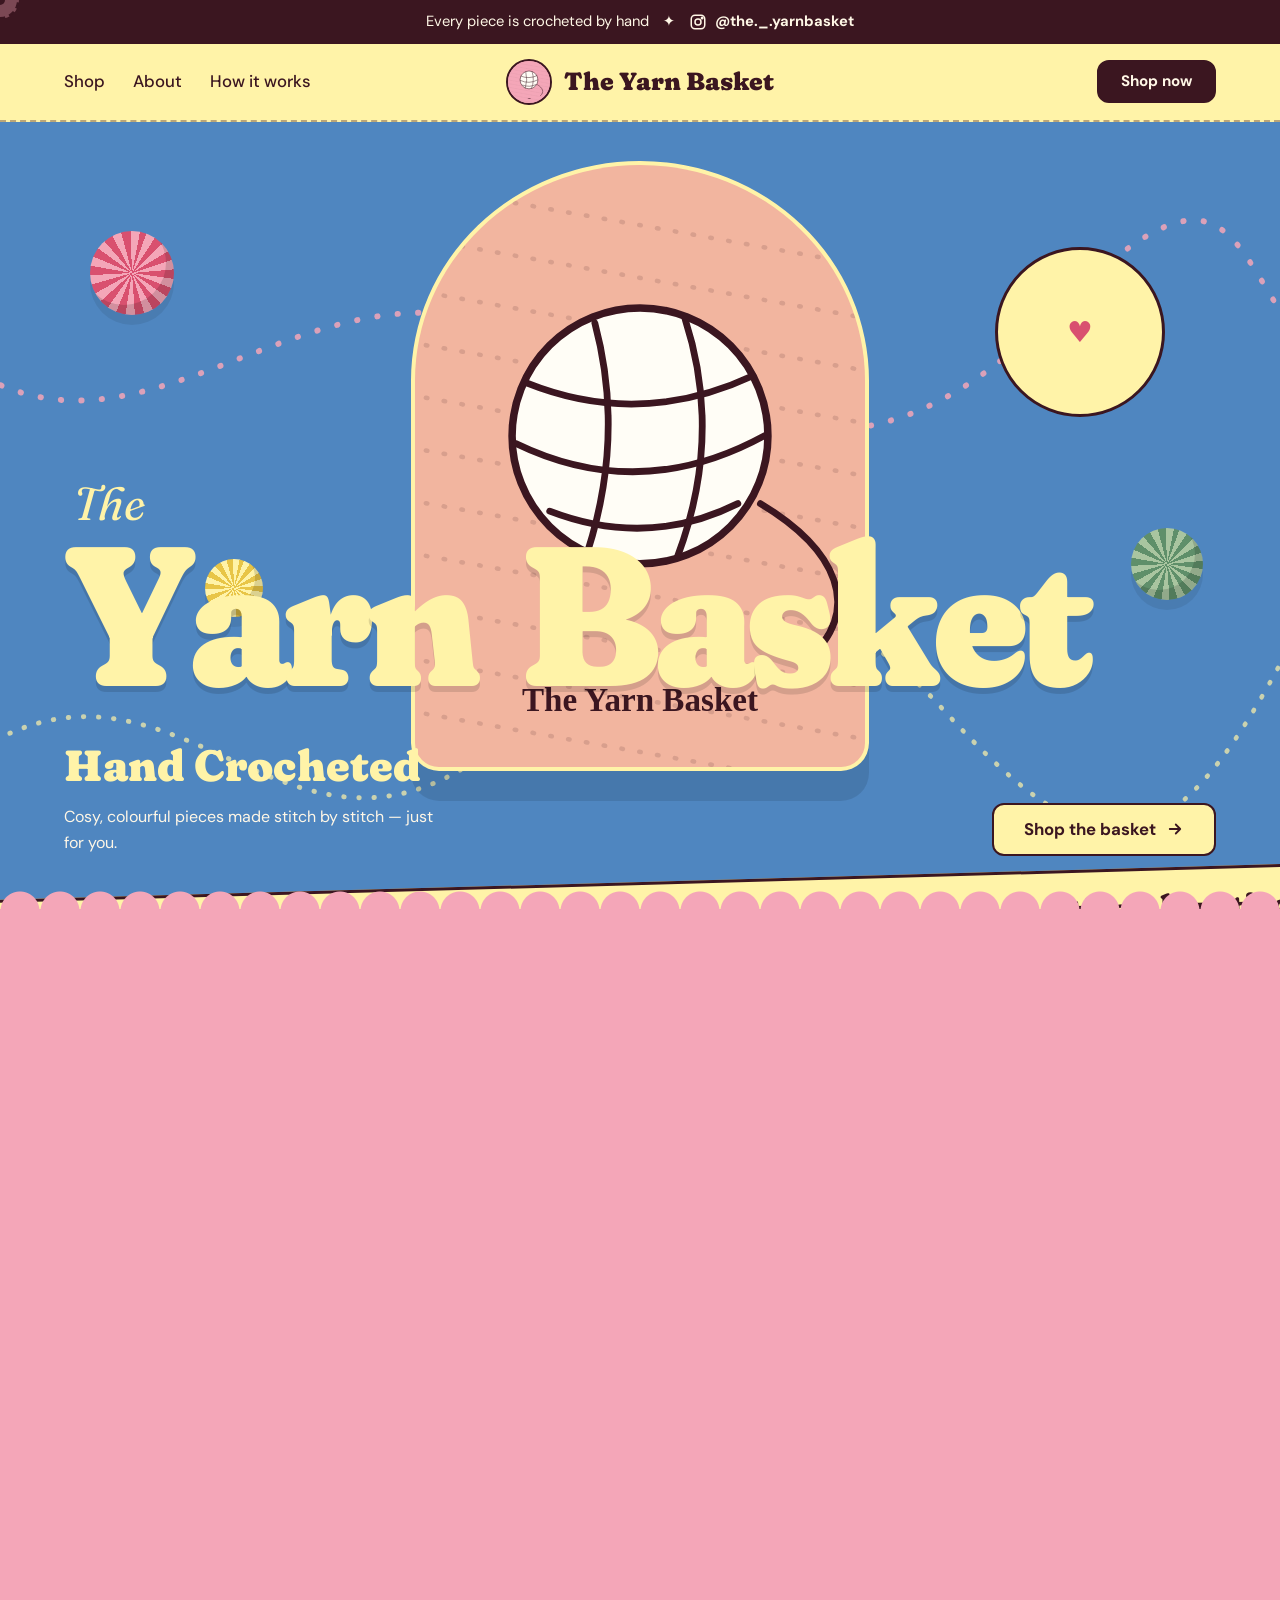
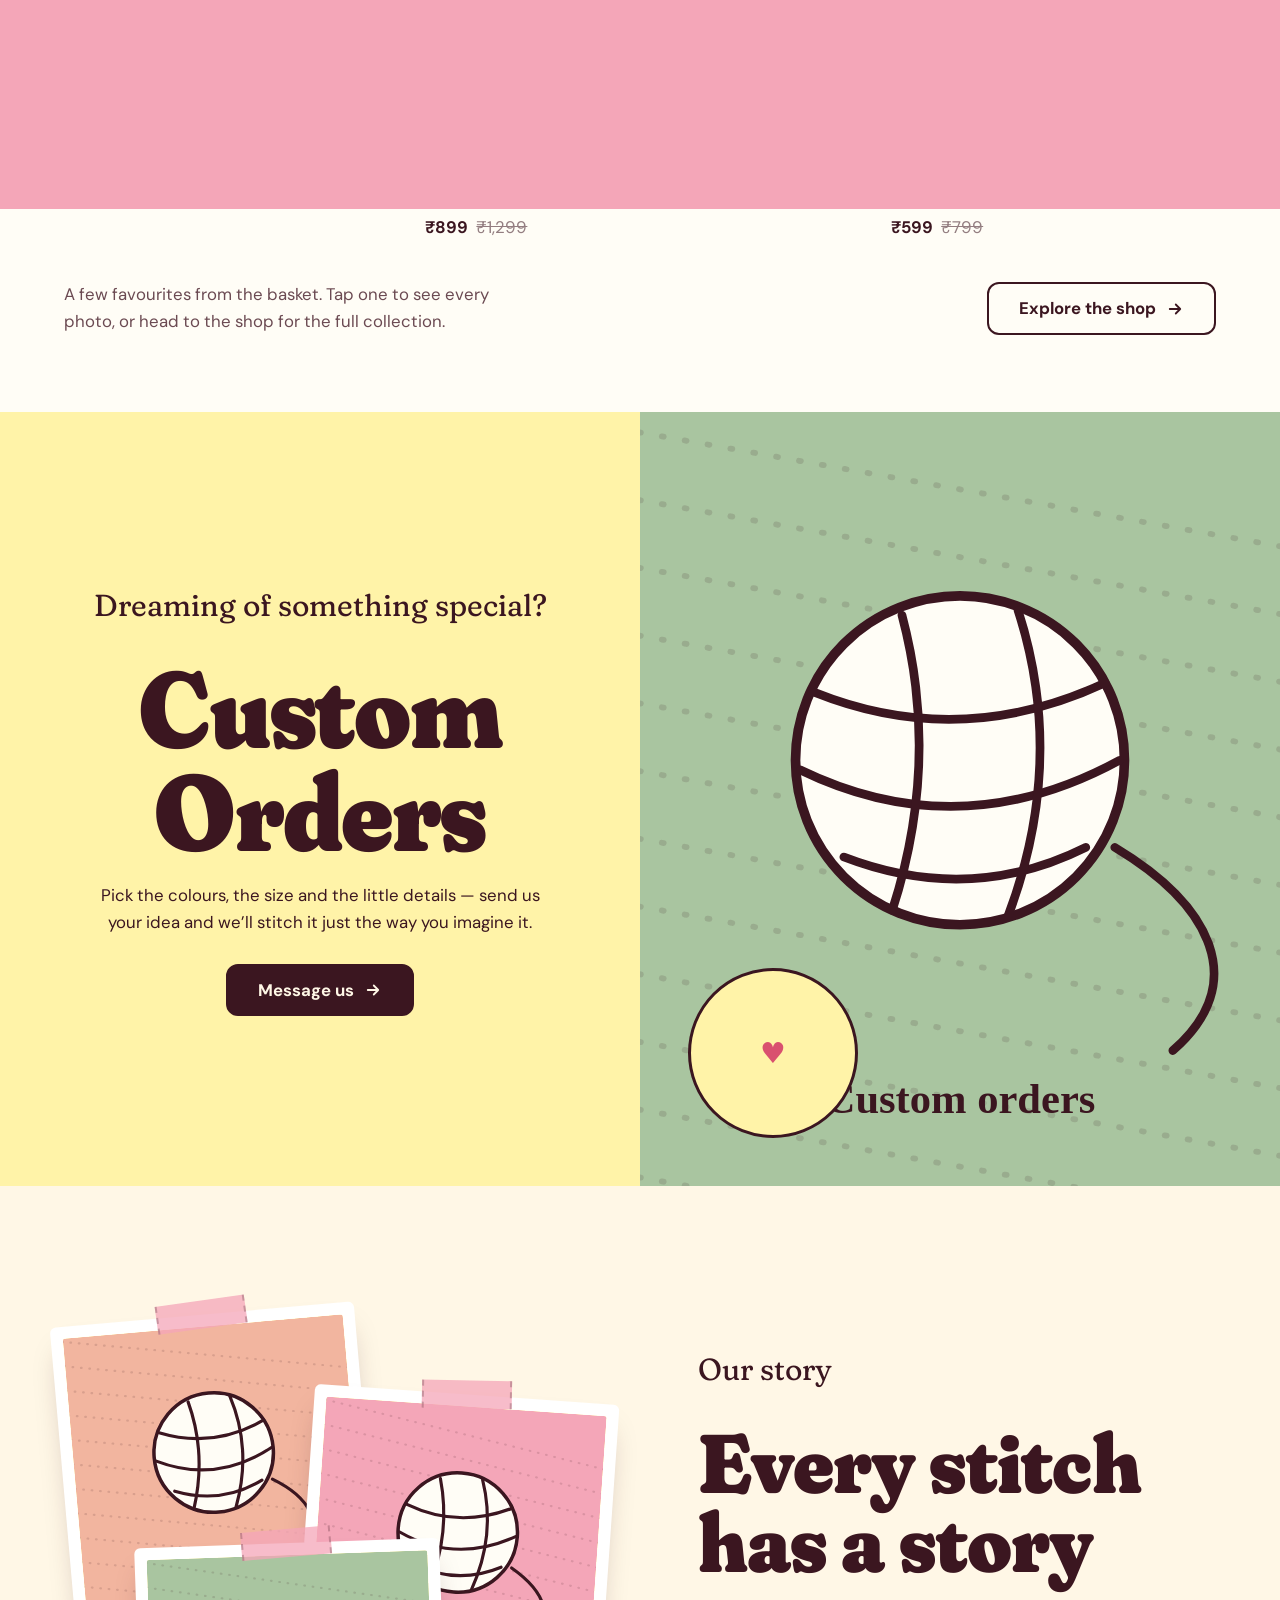
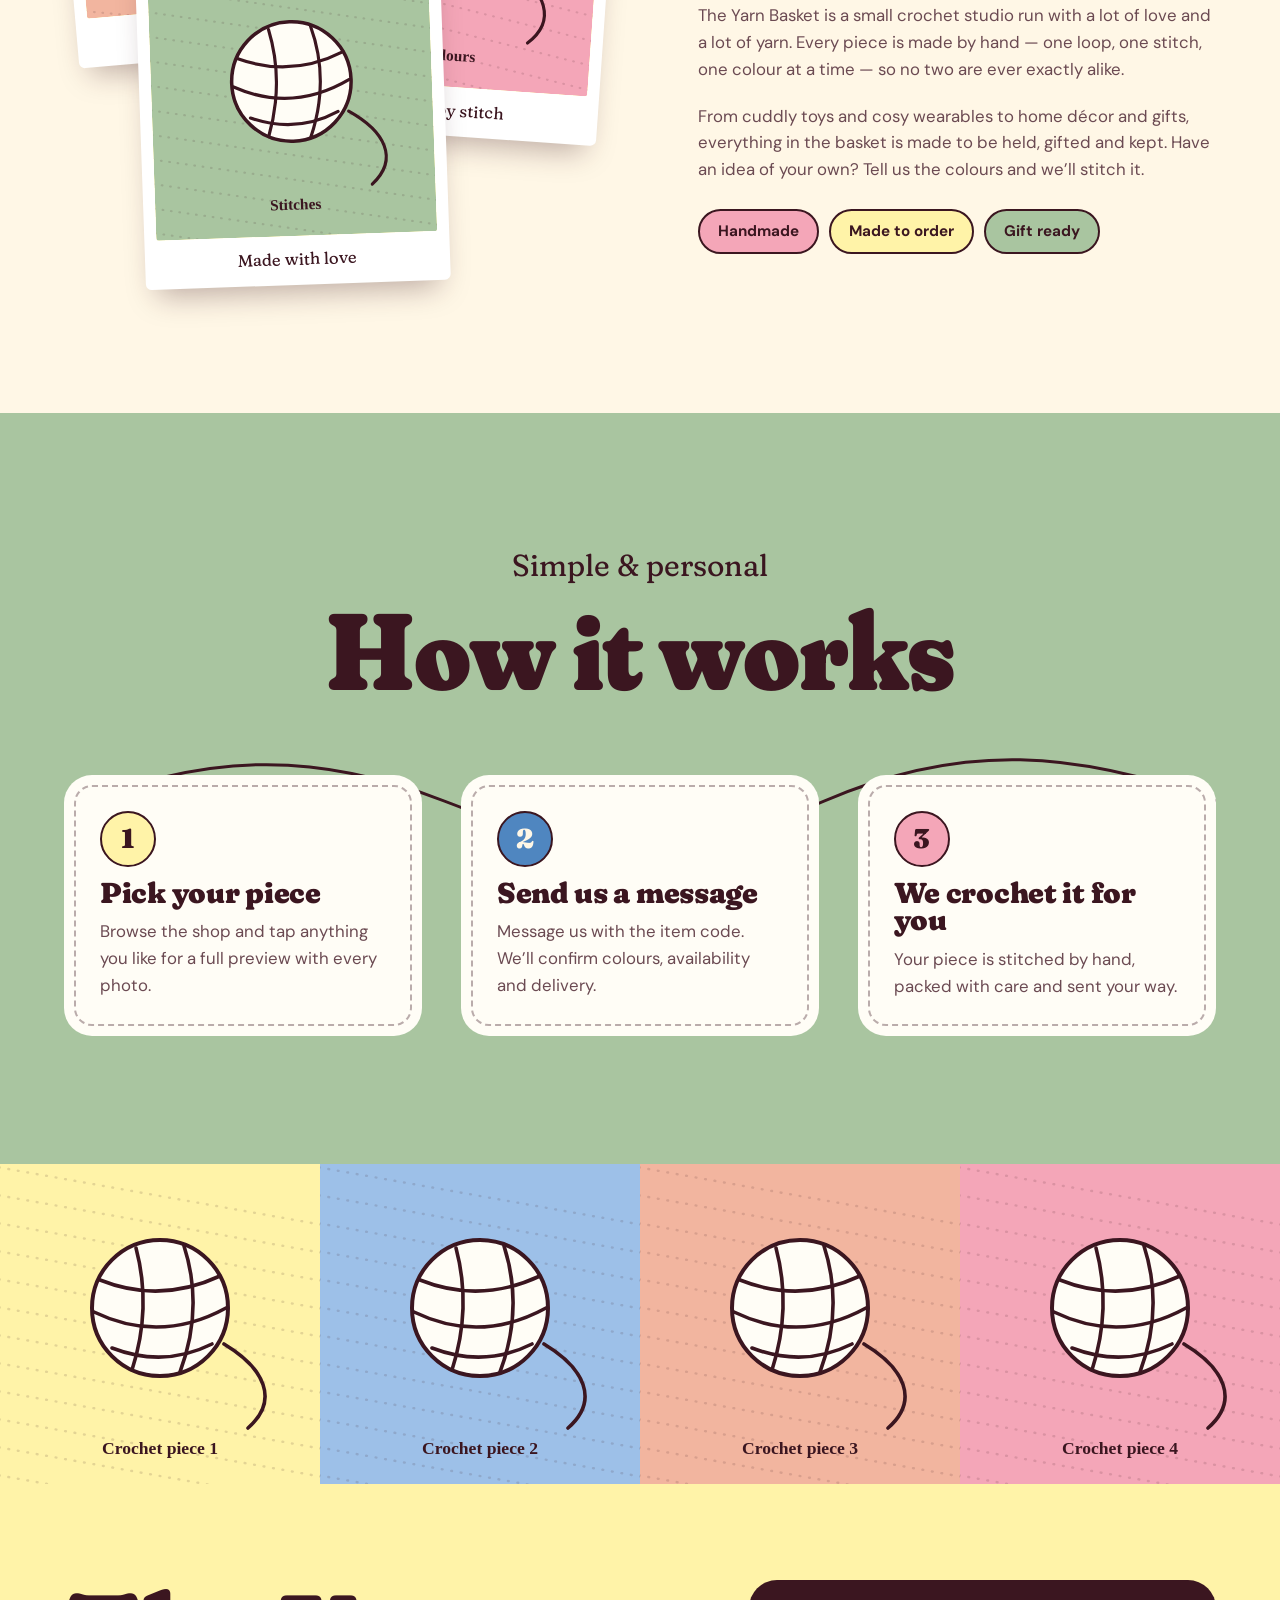
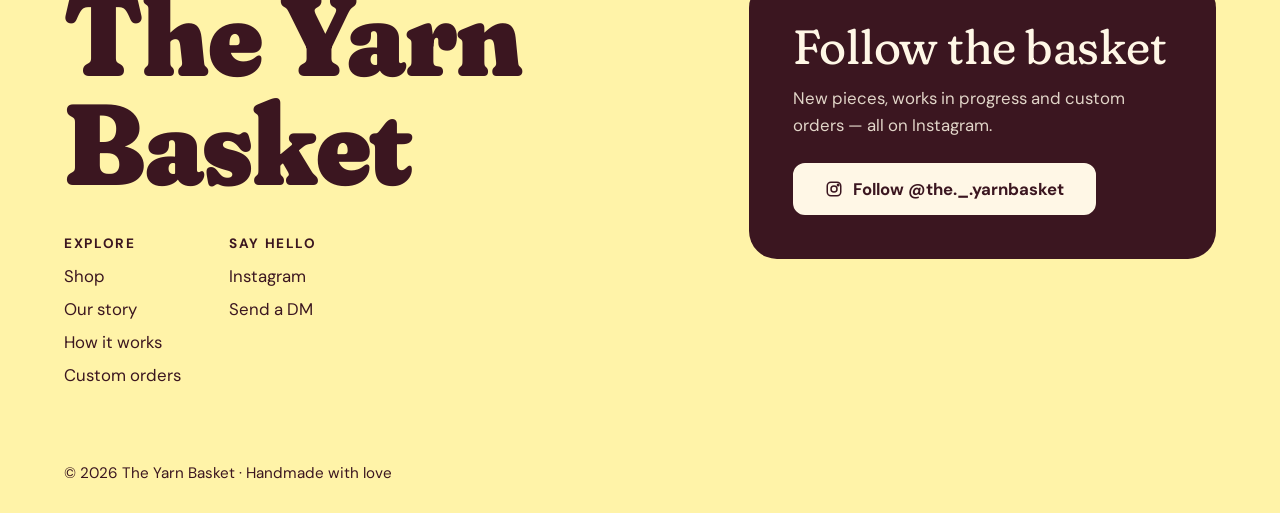
==== commit 109409fe: "Update index.html" ====
--- a/index.html
+++ b/index.html
@@ -51,7 +51,6 @@
   </div>
 </div>
 
-<canvas id="trail" aria-hidden="true"></canvas>
 <a class="skip-link" href="#main">Skip to content</a>
 
 <div id="site-top"></div>
